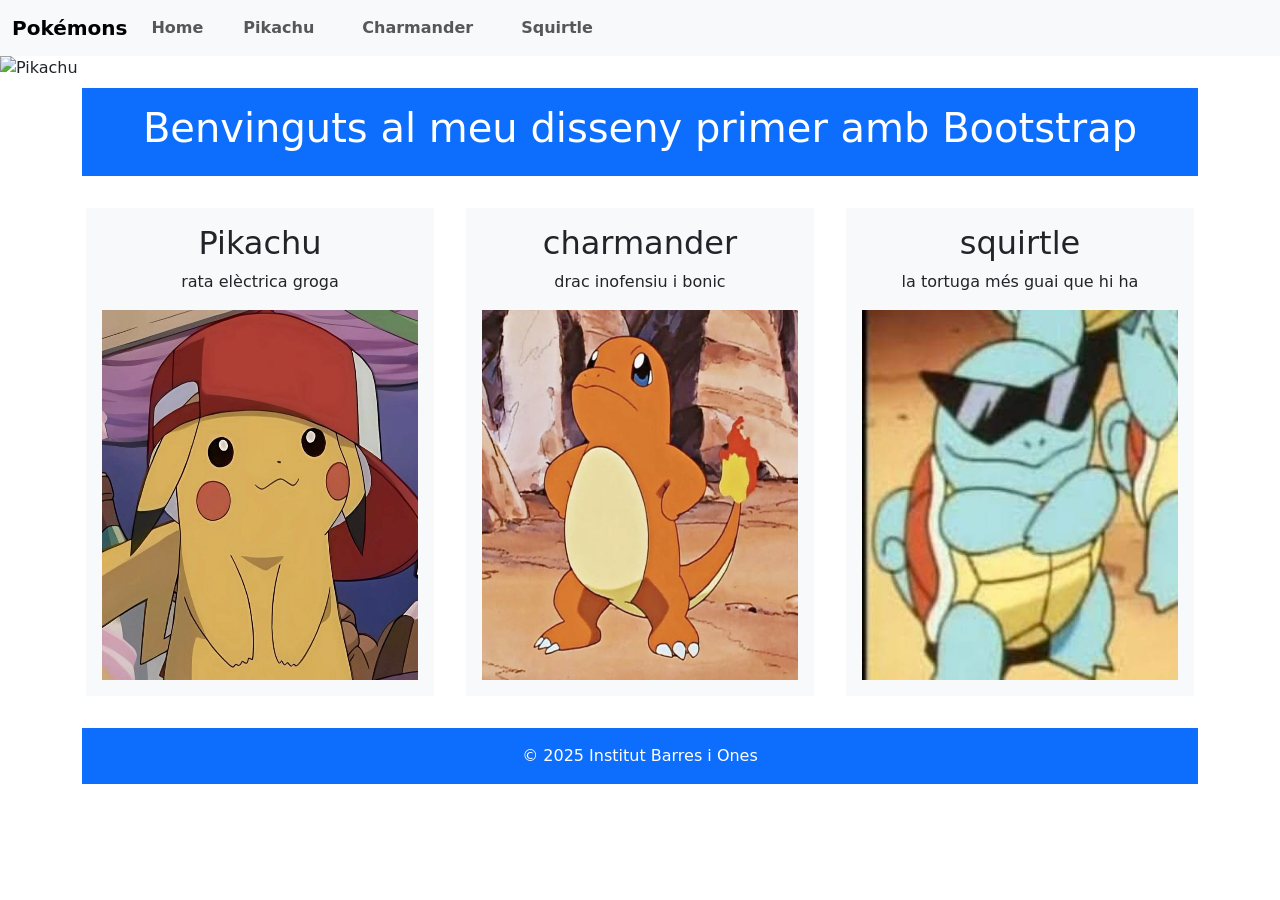
==== index.html @ 83f08b2d "He afegit NAVBAR, CARROUSEL I CARDS. Però encara he de fer-hi canvis." ====
<!doctype html>
<html lang="ca">
  <head>
    <meta charset="UTF-8" />
    <meta name="viewport" content="width=device-width, initial-scale=1.0" />
    <title>Bootstrap Grid</title>
    <link
      rel="stylesheet"
      href="https://cdn.jsdelivr.net/npm/bootstrap@5.3.8/dist/css/bootstrap.min.css"
    />
    <link rel="stylesheet" href="../2/Css/main.css">
  </head>
  <body>


<nav class="navbar navbar-expand-lg bg-body-tertiary">
  <div class="container-fluid">

    <a class="navbar-brand fw-bold" href="#">Pokémons</a>

    <button class="navbar-toggler" type="button"
      data-bs-toggle="collapse"
      data-bs-target="#navbarNav"
      aria-controls="navbarNav"
      aria-expanded="false"
      aria-label="Toggle navigation">
      <span class="navbar-toggler-icon"></span>
    </button>

    <div class="collapse navbar-collapse" id="navbarNav">
      <ul class="navbar-nav gap-3 fw-bold">

        <li class="nav-item">
          <a class="nav-link" active rounded px-3 href="#">Home</a>
        </li>

        <li class="nav-item">
          <a class="nav-link rounded px-3"
             aria-current="page"
             href="../2/pagines/Pikachu.html">Pikachu</a>
        </li>

        <li class="nav-item">
          <a class="nav-link rounded px-3"
             href="../2/pagines/Charmander.html">Charmander</a>
        </li>

        <li class="nav-item">
          <a class="nav-link rounded px-3"
             href="../2/pagines/Squirtle.html">Squirtle</a>
        </li>

      </ul>
    </div>
  </div>
</nav>

<div id="carouselExampleAutoplaying" class="carousel slide" data-bs-ride="carousel" data-bs-interval="1500">
  <div class="carousel-inner">
    

    <div class="carousel-item active">
      <img src="../2/imgs/pik-carrousel.jpg" class="d-block w-100" alt="Pikachu">
    </div>

    <div class="carousel-item">
      <img src="../2/imgs/char-banner.jpg" class="d-block w-100" alt="Charmander">
    </div>
    

    <div class="carousel-item">
      <img src="../2/imgs/squir-banner.jpg" class="d-block w-100" alt="Squirtle">
    </div>
    
  </div>

  <button class="carousel-control-prev" type="button" data-bs-target="#carouselExampleAutoplaying" data-bs-slide="prev">
    <span class="carousel-control-prev-icon" aria-hidden="true"></span>
    <span class="visually-hidden">Previous</span>
  </button>
  <button class="carousel-control-next" type="button" data-bs-target="#carouselExampleAutoplaying" data-bs-slide="next">
    <span class="carousel-control-next-icon" aria-hidden="true"></span>
    <span class="visually-hidden">Next</span>
  </button>
</div>





    <div class="container">
      <header class="bg-primary text-white text-center p-3 mt-2">
        <h1>Benvinguts al meu disseny primer amb Bootstrap</h1>
      </header>

      <main class="row my-3">
        <div class="col-12 col-md-6 col-lg-4 p-3">
          <div class="bg-light p-3 text-center h-100">
            <h2>Pikachu</h2>
            <p>rata elèctrica groga</p>
            <img
              src="imgs/pikachu.jpg"
              class="img-fluid"
              style="height: 370px"
            />
          </div>
        </div>

        <div class="col-12 col-md-6 col-lg-4 p-3">
          <div class="bg-light p-3 text-center h-100">
            <h2>charmander</h2>
            <p>drac inofensiu i bonic</p>
            <img
              src="imgs/charmander.jpg"
              class="img-fluid"
              style="height: 370px"
            />
          </div>
        </div>

        <div class="col-12 col-md-6 col-lg-4 p-3">
          <div class="bg-light p-3 text-center h-100">
            <h2>squirtle</h2>
            <p>la tortuga més guai que hi ha</p>
            <img
              src="imgs/squirtle.jpg"
              class="img-fluid"
              style="height: 370px"
            />
          </div>
        </div>
      </main>

      <footer class="bg-primary text-white text-center p-3 mb-2">
        <p class="mb-0">© 2025 Institut Barres i Ones</p>
      </footer>
    </div>

    <script
      src="https://cdn.jsdelivr.net/npm/bootstrap@5.3.8/dist/js/bootstrap.bundle.min.js"
      integrity="sha384-FKyoEForCGlyvwx9Hj09JcYn3nv7wiPVlz7YYwJrWVcXK/BmnVDxM+D2scQbITxI"
      crossorigin="anonymous"
    ></script>
  </body>
</html>
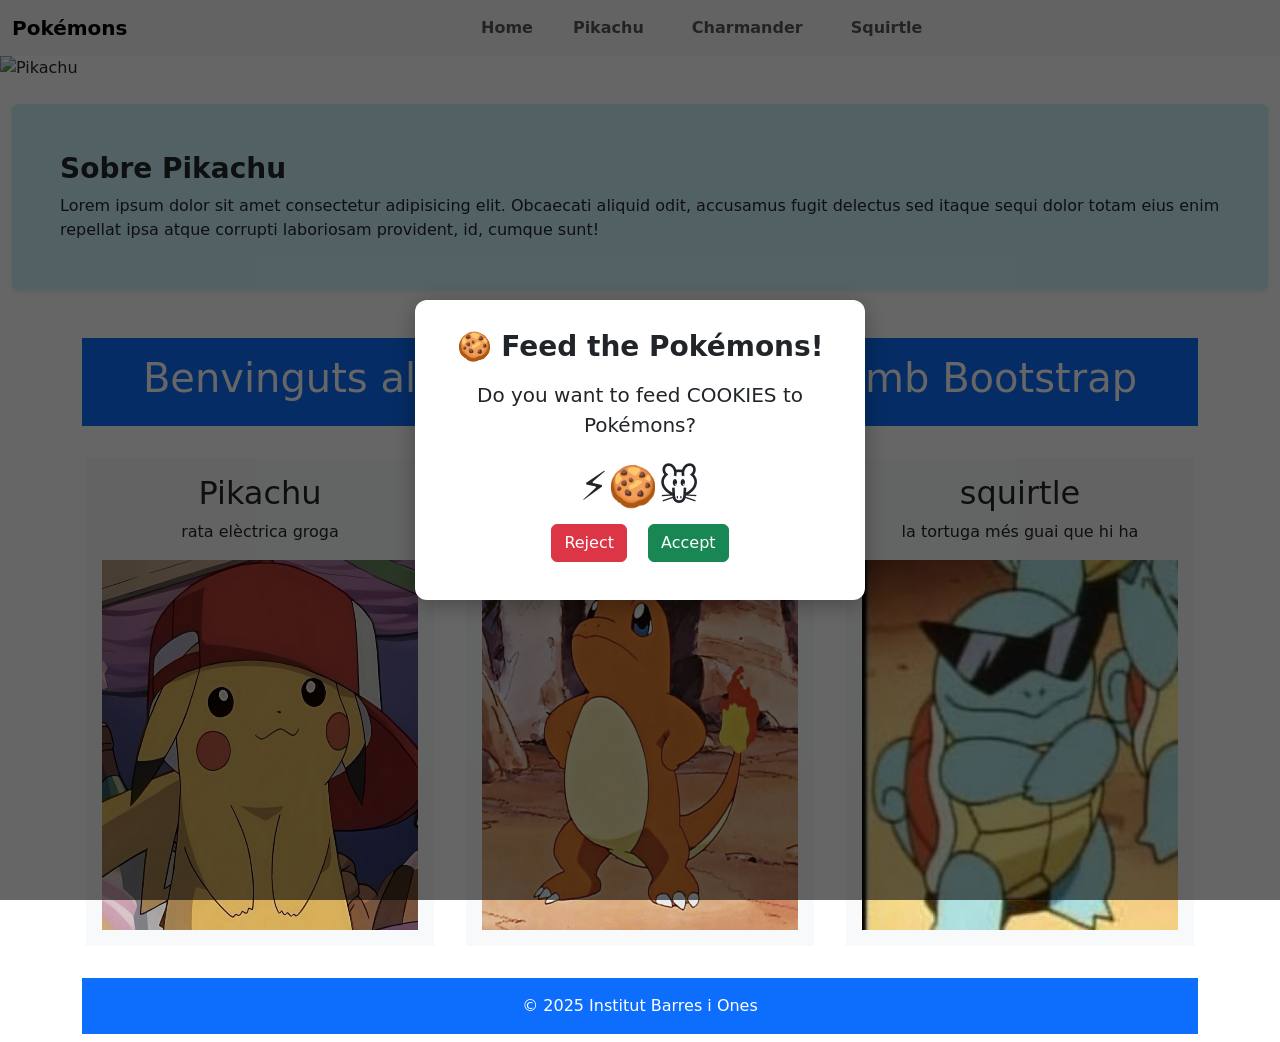
==== commit b43dd64d: "Actualitzaciónes" ====
--- a/index.html
+++ b/index.html
@@ -9,6 +9,52 @@
       href="https://cdn.jsdelivr.net/npm/bootstrap@5.3.8/dist/css/bootstrap.min.css"
     />
     <link rel="stylesheet" href="../2/Css/main.css">
+    
+<style>
+  #cookiePopup {
+    display: none;
+    position: fixed;
+    inset: 0;
+    z-index: 99999;
+    background: rgba(0, 0, 0, 0.6);
+    align-items: center;
+    justify-content: center;
+    padding: 20px;
+  }
+
+  #cookiePopup .popup-box {
+    background: white;
+    padding: 30px;
+    border-radius: 12px;
+    width: 100%;
+    max-width: 450px;
+    text-align: center;
+    box-shadow: 0 5px 25px rgba(0, 0, 0, 0.3);
+  }
+
+  #cookiePopup button {
+    margin: 8px;
+  }
+</style>
+
+<div id="cookiePopup">
+  <div class="popup-box">
+    <h3 class="fw-bold">🍪 Feed the Pokémons!</h3>
+    <p class="fs-5 mt-3">Do you want to feed COOKIES to Pokémons?</p>
+    <div class="fs-1">⚡🍪🐭</div>
+    <button type="button" class="btn btn-danger" id="rejectCookies">Reject</button>
+    <button type="button" class="btn btn-success" id="acceptCookies">Accept</button>
+  </div>
+</div>
+
+<div id="cookieResult" style="display:none; position:fixed; inset:0; z-index:100000; background:rgba(0,0,0,.6); align-items:center; justify-content:center; padding:20px;">
+  <div class="bg-white rounded-3 shadow p-5 text-center" style="width:100%; max-width:450px;">
+    <div id="resultEmoji" class="fs-1">🍪</div>
+    <h4 id="resultMessage" class="fw-bold mt-3"></h4>
+    <button type="button" class="btn btn-primary mt-3" id="closeResult">OK</button>
+  </div>
+</div>
+
   </head>
   <body>
 
@@ -27,8 +73,8 @@
       <span class="navbar-toggler-icon"></span>
     </button>
 
-    <div class="collapse navbar-collapse" id="navbarNav">
-      <ul class="navbar-nav gap-3 fw-bold">
+<div class="collapse navbar-collapse justify-content-center" id="navbarNav">
+      <ul class="navbar-nav gap-3 fw-bold mx-auto">
 
         <li class="nav-item">
           <a class="nav-link" active rounded px-3 href="#">Home</a>
@@ -84,9 +130,14 @@
   </button>
 </div>
 
-
-
-
+<div class="container-fluid mt-4 mb-5">
+  <div class="bg-info-subtle rounded-2 shadow-sm p-5 w-100">
+    <h3 class="fw-bold">Sobre Pikachu</h3>
+    <p class="mb-0">
+      Lorem ipsum dolor sit amet consectetur adipisicing elit. Obcaecati aliquid odit, accusamus fugit delectus sed itaque sequi dolor totam eius enim repellat ipsa atque corrupti laboriosam provident, id, cumque sunt!
+    </p>
+  </div>
+</div>
 
     <div class="container">
       <header class="bg-primary text-white text-center p-3 mt-2">
@@ -141,5 +192,35 @@
       integrity="sha384-FKyoEForCGlyvwx9Hj09JcYn3nv7wiPVlz7YYwJrWVcXK/BmnVDxM+D2scQbITxI"
       crossorigin="anonymous"
     ></script>
+    
+<script>
+  function showCookiePopup() {
+    document.getElementById("cookiePopup").style.display = "flex";
+    document.getElementById("cookieResult").style.display = "none";
+  }
+
+  document.getElementById("rejectCookies").addEventListener("click", function () {
+    document.getElementById("cookiePopup").style.display = "none";
+    document.getElementById("resultEmoji").textContent = "🥺🍪";
+    document.getElementById("resultMessage").textContent = "Now they will starve 😭";
+    document.getElementById("cookieResult").style.display = "flex";
+  });
+
+  document.getElementById("acceptCookies").addEventListener("click", function () {
+    document.getElementById("cookiePopup").style.display = "none";
+    document.getElementById("resultEmoji").textContent = "🎉🍪⚡";
+    document.getElementById("resultMessage").textContent = "Thank you for feeding the Pokémons! 💖";
+    document.getElementById("cookieResult").style.display = "flex";
+  });
+
+  document.getElementById("closeResult").addEventListener("click", function () {
+    document.getElementById("cookieResult").style.display = "none";
+  });
+
+  window.addEventListener("pageshow", showCookiePopup);
+</script>
+</body>
+</html>
+
   </body>
 </html>
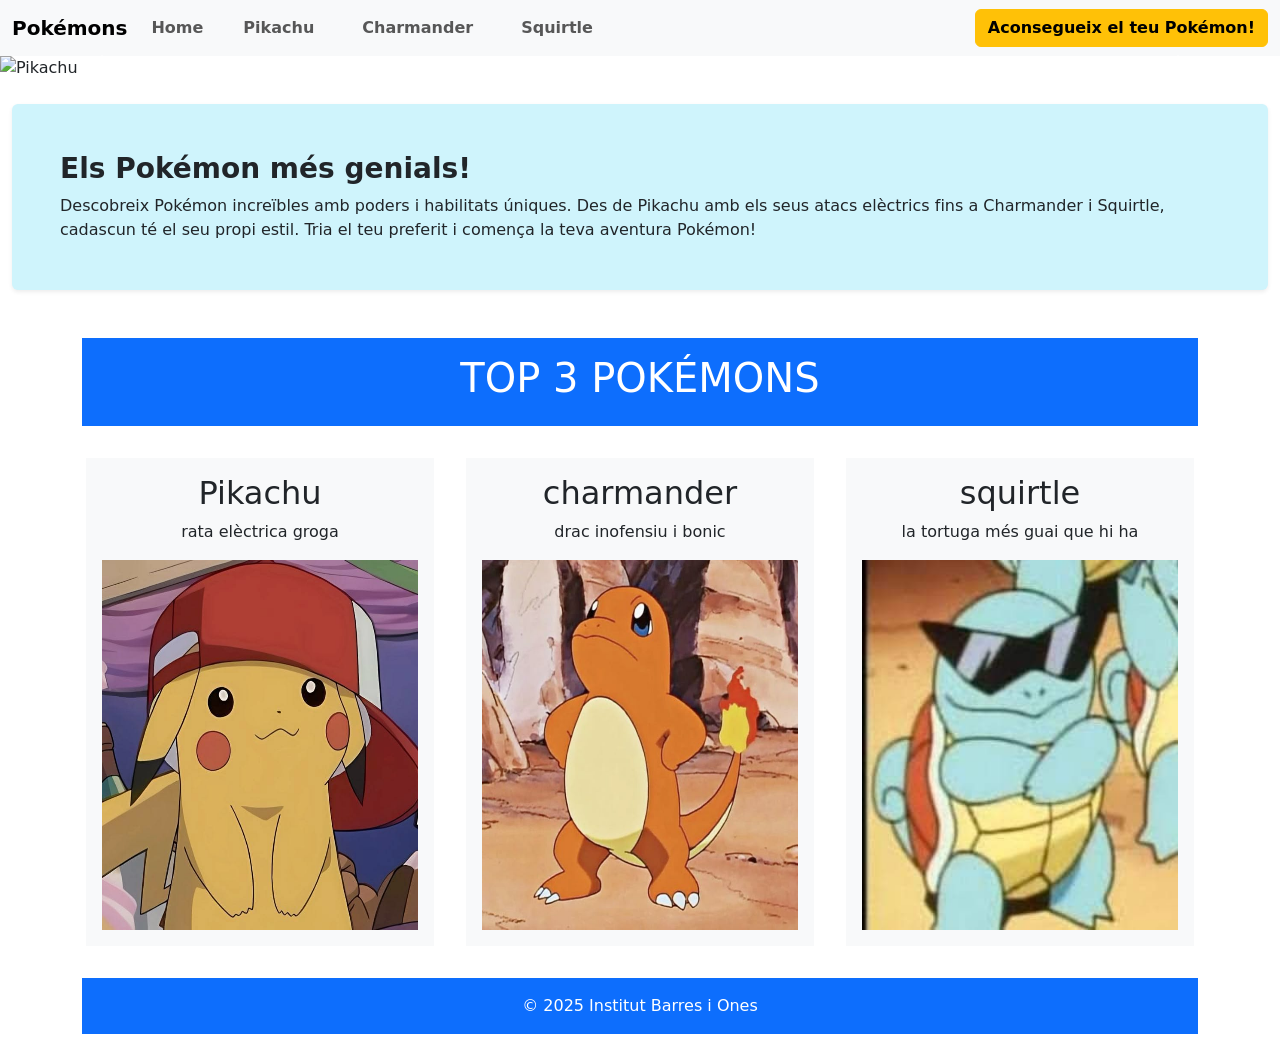
==== commit 726f62de: "Actualizacions + Formulari inical" ====
--- a/index.html
+++ b/index.html
@@ -9,52 +9,6 @@
       href="https://cdn.jsdelivr.net/npm/bootstrap@5.3.8/dist/css/bootstrap.min.css"
     />
     <link rel="stylesheet" href="../2/Css/main.css">
-    
-<style>
-  #cookiePopup {
-    display: none;
-    position: fixed;
-    inset: 0;
-    z-index: 99999;
-    background: rgba(0, 0, 0, 0.6);
-    align-items: center;
-    justify-content: center;
-    padding: 20px;
-  }
-
-  #cookiePopup .popup-box {
-    background: white;
-    padding: 30px;
-    border-radius: 12px;
-    width: 100%;
-    max-width: 450px;
-    text-align: center;
-    box-shadow: 0 5px 25px rgba(0, 0, 0, 0.3);
-  }
-
-  #cookiePopup button {
-    margin: 8px;
-  }
-</style>
-
-<div id="cookiePopup">
-  <div class="popup-box">
-    <h3 class="fw-bold">🍪 Feed the Pokémons!</h3>
-    <p class="fs-5 mt-3">Do you want to feed COOKIES to Pokémons?</p>
-    <div class="fs-1">⚡🍪🐭</div>
-    <button type="button" class="btn btn-danger" id="rejectCookies">Reject</button>
-    <button type="button" class="btn btn-success" id="acceptCookies">Accept</button>
-  </div>
-</div>
-
-<div id="cookieResult" style="display:none; position:fixed; inset:0; z-index:100000; background:rgba(0,0,0,.6); align-items:center; justify-content:center; padding:20px;">
-  <div class="bg-white rounded-3 shadow p-5 text-center" style="width:100%; max-width:450px;">
-    <div id="resultEmoji" class="fs-1">🍪</div>
-    <h4 id="resultMessage" class="fw-bold mt-3"></h4>
-    <button type="button" class="btn btn-primary mt-3" id="closeResult">OK</button>
-  </div>
-</div>
-
   </head>
   <body>
 
@@ -73,8 +27,8 @@
       <span class="navbar-toggler-icon"></span>
     </button>
 
-<div class="collapse navbar-collapse justify-content-center" id="navbarNav">
-      <ul class="navbar-nav gap-3 fw-bold mx-auto">
+    <div class="collapse navbar-collapse" id="navbarNav">
+      <ul class="navbar-nav gap-3 fw-bold">
 
         <li class="nav-item">
           <a class="nav-link" active rounded px-3 href="#">Home</a>
@@ -97,9 +51,14 @@
         </li>
 
       </ul>
+       <a href="../2/pagines/Form.html" class="btn btn-warning fw-bold ms-lg-auto mt-2 mt-lg-0">
+        Aconsegueix el teu Pokémon!
+      </a>
     </div>
   </div>
 </nav>
+
+
 
 <div id="carouselExampleAutoplaying" class="carousel slide" data-bs-ride="carousel" data-bs-interval="1500">
   <div class="carousel-inner">
@@ -132,16 +91,18 @@
 
 <div class="container-fluid mt-4 mb-5">
   <div class="bg-info-subtle rounded-2 shadow-sm p-5 w-100">
-    <h3 class="fw-bold">Sobre Pikachu</h3>
+    <h3 class="fw-bold mx-auto">Els Pokémon més genials!</h3>
     <p class="mb-0">
-      Lorem ipsum dolor sit amet consectetur adipisicing elit. Obcaecati aliquid odit, accusamus fugit delectus sed itaque sequi dolor totam eius enim repellat ipsa atque corrupti laboriosam provident, id, cumque sunt!
+Descobreix Pokémon increïbles amb poders i habilitats úniques.  
+Des de Pikachu amb els seus atacs elèctrics fins a Charmander i Squirtle, cadascun té el seu propi estil.  
+Tria el teu preferit i comença la teva aventura Pokémon!
     </p>
   </div>
 </div>
 
     <div class="container">
       <header class="bg-primary text-white text-center p-3 mt-2">
-        <h1>Benvinguts al meu disseny primer amb Bootstrap</h1>
+        <h1>TOP 3 POKÉMONS</h1>
       </header>
 
       <main class="row my-3">
@@ -192,33 +153,7 @@
       integrity="sha384-FKyoEForCGlyvwx9Hj09JcYn3nv7wiPVlz7YYwJrWVcXK/BmnVDxM+D2scQbITxI"
       crossorigin="anonymous"
     ></script>
-    
-<script>
-  function showCookiePopup() {
-    document.getElementById("cookiePopup").style.display = "flex";
-    document.getElementById("cookieResult").style.display = "none";
-  }
 
-  document.getElementById("rejectCookies").addEventListener("click", function () {
-    document.getElementById("cookiePopup").style.display = "none";
-    document.getElementById("resultEmoji").textContent = "🥺🍪";
-    document.getElementById("resultMessage").textContent = "Now they will starve 😭";
-    document.getElementById("cookieResult").style.display = "flex";
-  });
-
-  document.getElementById("acceptCookies").addEventListener("click", function () {
-    document.getElementById("cookiePopup").style.display = "none";
-    document.getElementById("resultEmoji").textContent = "🎉🍪⚡";
-    document.getElementById("resultMessage").textContent = "Thank you for feeding the Pokémons! 💖";
-    document.getElementById("cookieResult").style.display = "flex";
-  });
-
-  document.getElementById("closeResult").addEventListener("click", function () {
-    document.getElementById("cookieResult").style.display = "none";
-  });
-
-  window.addEventListener("pageshow", showCookiePopup);
-</script>
 </body>
 </html>
 
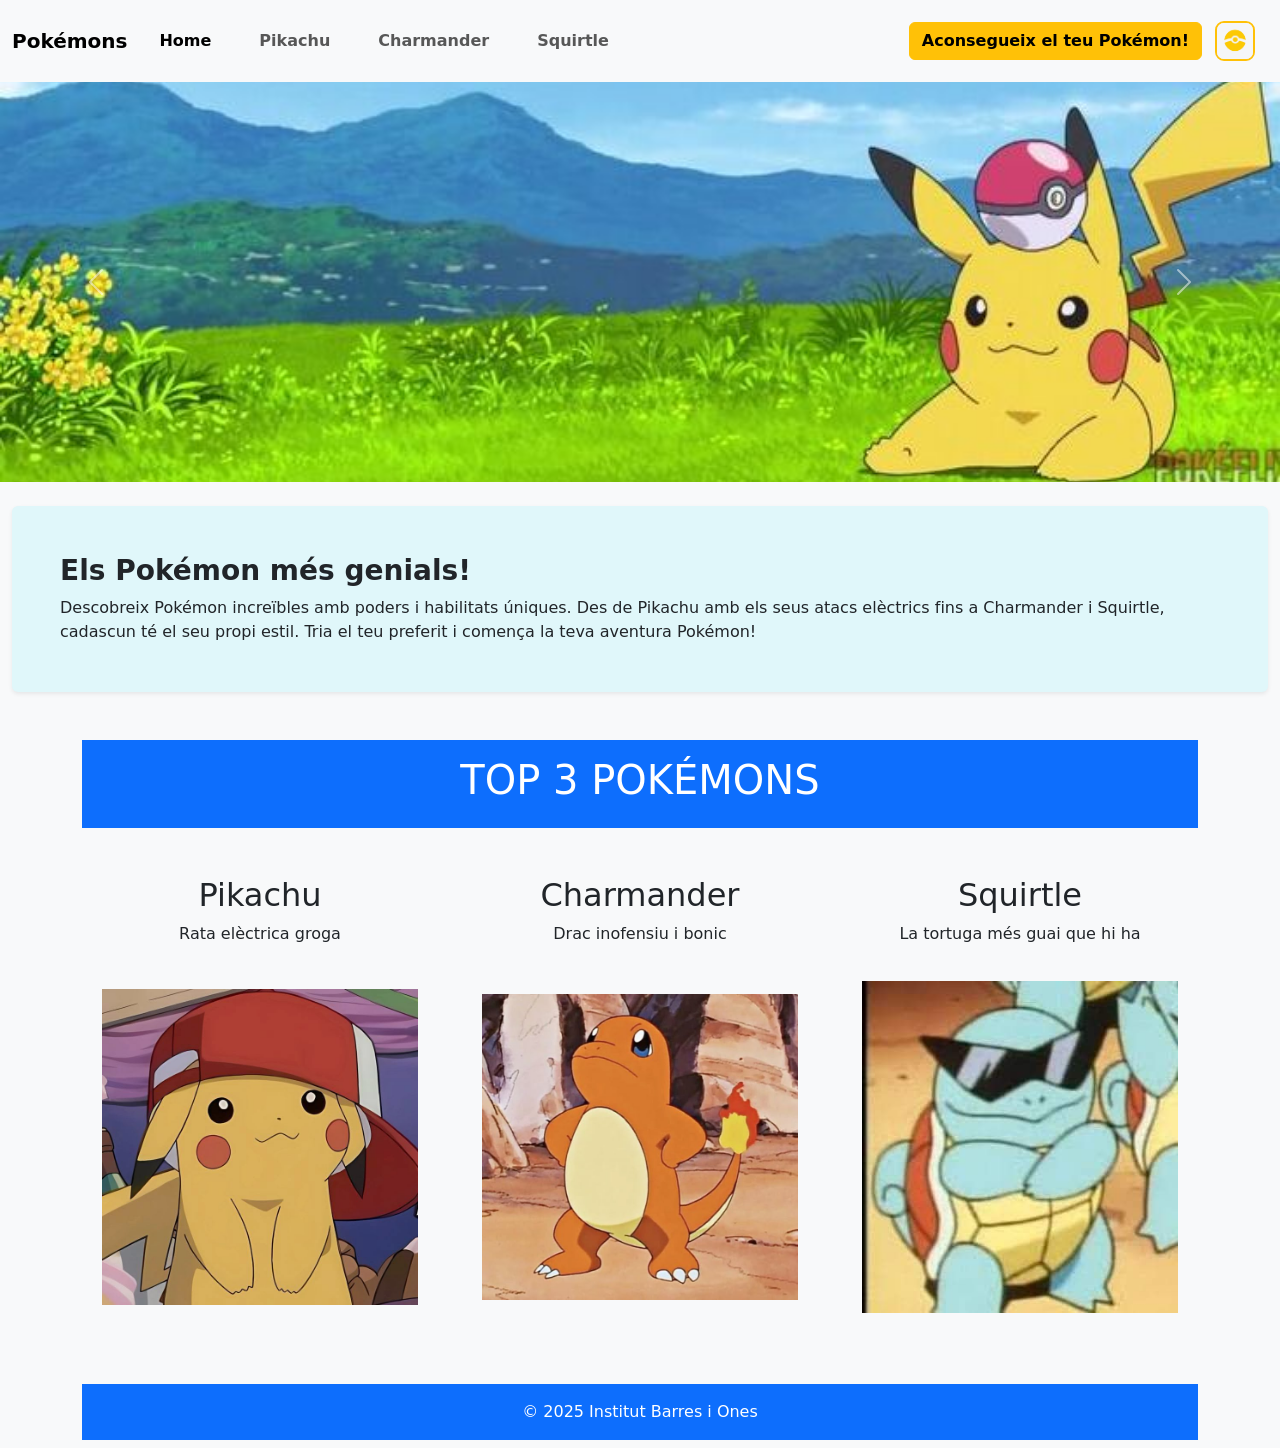
==== commit 15137865: "Actualització per treballar desde casa :3" ====
--- a/index.html
+++ b/index.html
@@ -1,161 +1,182 @@
+
 <!doctype html>
 <html lang="ca">
-  <head>
-    <meta charset="UTF-8" />
-    <meta name="viewport" content="width=device-width, initial-scale=1.0" />
+<head>
+    <meta charset="UTF-8">
+    <meta name="viewport" content="width=device-width, initial-scale=1.0">
+
     <title>Bootstrap Grid</title>
-    <link
-      rel="stylesheet"
-      href="https://cdn.jsdelivr.net/npm/bootstrap@5.3.8/dist/css/bootstrap.min.css"
-    />
-    <link rel="stylesheet" href="../2/Css/main.css">
-  </head>
-  <body>
+
+    <link rel="stylesheet" href="https://cdn.jsdelivr.net/npm/bootstrap@5.3.8/dist/css/bootstrap.min.css">
+    <link rel="stylesheet" href="Css/main.css">
+</head>
+
+<body>
 
 
 <nav class="navbar navbar-expand-lg bg-body-tertiary">
-  <div class="container-fluid">
+    <div class="container-fluid">
 
-    <a class="navbar-brand fw-bold" href="#">Pokémons</a>
+        <a class="navbar-brand fw-bold" href="index.html">Pokémons</a>
 
-    <button class="navbar-toggler" type="button"
-      data-bs-toggle="collapse"
-      data-bs-target="#navbarNav"
-      aria-controls="navbarNav"
-      aria-expanded="false"
-      aria-label="Toggle navigation">
-      <span class="navbar-toggler-icon"></span>
-    </button>
+        <button class="navbar-toggler" type="button"
+            data-bs-toggle="collapse"
+            data-bs-target="#navbarNav"
+            aria-controls="navbarNav"
+            aria-expanded="false"
+            aria-label="Toggle navigation">
 
-    <div class="collapse navbar-collapse" id="navbarNav">
-      <ul class="navbar-nav gap-3 fw-bold">
+            <span class="navbar-toggler-icon"></span>
+        </button>
 
-        <li class="nav-item">
-          <a class="nav-link" active rounded px-3 href="#">Home</a>
-        </li>
+        <div class="collapse navbar-collapse" id="navbarNav">
 
-        <li class="nav-item">
-          <a class="nav-link rounded px-3"
-             aria-current="page"
-             href="../2/pagines/Pikachu.html">Pikachu</a>
-        </li>
+            <ul class="navbar-nav gap-3 fw-bold">
 
-        <li class="nav-item">
-          <a class="nav-link rounded px-3"
-             href="../2/pagines/Charmander.html">Charmander</a>
-        </li>
+                <li class="nav-item">
+                    <a class="nav-link active rounded px-3" aria-current="page" href="index.html">Home</a>
+                </li>
 
-        <li class="nav-item">
-          <a class="nav-link rounded px-3"
-             href="../2/pagines/Squirtle.html">Squirtle</a>
-        </li>
+                <li class="nav-item">
+                    <a class="nav-link rounded px-3" href="pagines/Pikachu.html">Pikachu</a>
+                </li>
 
-      </ul>
-       <a href="../2/pagines/Form.html" class="btn btn-warning fw-bold ms-lg-auto mt-2 mt-lg-0">
-        Aconsegueix el teu Pokémon!
-      </a>
+                <li class="nav-item">
+                    <a class="nav-link rounded px-3" href="pagines/Charmander.html">Charmander</a>
+                </li>
+
+                <li class="nav-item">
+                    <a class="nav-link rounded px-3" href="pagines/Squirtle.html">Squirtle</a>
+                </li>
+
+            </ul>
+
+            <a href="pagines/Form.html" class="btn btn-warning fw-bold ms-lg-auto mt-2 mt-lg-0">
+                Aconsegueix el teu Pokémon!
+            </a>
+
+            <a href="pagines/Login.html" class="btn p-1 m-2">
+                <img src="imgs/login.jpg" alt="Log in" class="login-img">
+            </a>
+
+        </div>
     </div>
-  </div>
 </nav>
 
 
+<div id="carouselExampleAutoplaying" class="carousel slide"
+    data-bs-ride="carousel" data-bs-interval="1500">
 
-<div id="carouselExampleAutoplaying" class="carousel slide" data-bs-ride="carousel" data-bs-interval="1500">
-  <div class="carousel-inner">
-    
+    <div class="carousel-inner">
 
-    <div class="carousel-item active">
-      <img src="../2/imgs/pik-carrousel.jpg" class="d-block w-100" alt="Pikachu">
+        <div class="carousel-item active">
+            <img src="imgs/pik-carrousel.jpg" class="d-block w-100" alt="Pikachu">
+        </div>
+
+        <div class="carousel-item">
+            <img src="imgs/char-banner.jpg" class="d-block w-100" alt="Charmander">
+        </div>
+
+        <div class="carousel-item">
+            <img src="imgs/squir-banner.jpg" class="d-block w-100" alt="Squirtle">
+        </div>
+
     </div>
 
-    <div class="carousel-item">
-      <img src="../2/imgs/char-banner.jpg" class="d-block w-100" alt="Charmander">
-    </div>
-    
+    <button class="carousel-control-prev" type="button"
+        data-bs-target="#carouselExampleAutoplaying" data-bs-slide="prev">
 
-    <div class="carousel-item">
-      <img src="../2/imgs/squir-banner.jpg" class="d-block w-100" alt="Squirtle">
-    </div>
-    
-  </div>
+        <span class="carousel-control-prev-icon" aria-hidden="true"></span>
+        <span class="visually-hidden">Previous</span>
 
-  <button class="carousel-control-prev" type="button" data-bs-target="#carouselExampleAutoplaying" data-bs-slide="prev">
-    <span class="carousel-control-prev-icon" aria-hidden="true"></span>
-    <span class="visually-hidden">Previous</span>
-  </button>
-  <button class="carousel-control-next" type="button" data-bs-target="#carouselExampleAutoplaying" data-bs-slide="next">
-    <span class="carousel-control-next-icon" aria-hidden="true"></span>
-    <span class="visually-hidden">Next</span>
-  </button>
+    </button>
+
+    <button class="carousel-control-next" type="button"
+        data-bs-target="#carouselExampleAutoplaying" data-bs-slide="next">
+
+        <span class="carousel-control-next-icon" aria-hidden="true"></span>
+        <span class="visually-hidden">Next</span>
+
+    </button>
 </div>
 
+
 <div class="container-fluid mt-4 mb-5">
-  <div class="bg-info-subtle rounded-2 shadow-sm p-5 w-100">
-    <h3 class="fw-bold mx-auto">Els Pokémon més genials!</h3>
-    <p class="mb-0">
-Descobreix Pokémon increïbles amb poders i habilitats úniques.  
-Des de Pikachu amb els seus atacs elèctrics fins a Charmander i Squirtle, cadascun té el seu propi estil.  
-Tria el teu preferit i comença la teva aventura Pokémon!
-    </p>
-  </div>
+
+    <div class="pokemon-description rounded-2 shadow-sm p-5 w-100">
+
+        <h3 class="fw-bold">Els Pokémon més genials!</h3>
+
+        <p class="mb-0">
+            Descobreix Pokémon increïbles amb poders i habilitats úniques.
+            Des de Pikachu amb els seus atacs elèctrics fins a Charmander
+            i Squirtle, cadascun té el seu propi estil.
+            Tria el teu preferit i comença la teva aventura Pokémon!
+        </p>
+
+    </div>
 </div>
 
-    <div class="container">
-      <header class="bg-primary text-white text-center p-3 mt-2">
+
+<div class="container">
+
+    <header class="bg-primary text-white text-center p-3 mt-2">
         <h1>TOP 3 POKÉMONS</h1>
-      </header>
+    </header>
 
-      <main class="row my-3">
+    <main class="row my-3">
+
         <div class="col-12 col-md-6 col-lg-4 p-3">
-          <div class="bg-light p-3 text-center h-100">
-            <h2>Pikachu</h2>
-            <p>rata elèctrica groga</p>
-            <img
-              src="imgs/pikachu.jpg"
-              class="img-fluid"
-              style="height: 370px"
-            />
-          </div>
+
+            <div class="bg-light p-3 text-center h-100">
+
+                <h2>Pikachu</h2>
+                <p>Rata elèctrica groga</p>
+
+                <img src="imgs/pikachu.jpg" class="img-fluid pokemon-img" alt="Pikachu">
+
+            </div>
         </div>
 
+
         <div class="col-12 col-md-6 col-lg-4 p-3">
-          <div class="bg-light p-3 text-center h-100">
-            <h2>charmander</h2>
-            <p>drac inofensiu i bonic</p>
-            <img
-              src="imgs/charmander.jpg"
-              class="img-fluid"
-              style="height: 370px"
-            />
-          </div>
+
+            <div class="bg-light p-3 text-center h-100">
+
+                <h2>Charmander</h2>
+                <p>Drac inofensiu i bonic</p>
+
+                <img src="imgs/charmander.jpg" class="img-fluid pokemon-img" alt="Charmander">
+
+            </div>
         </div>
 
+
         <div class="col-12 col-md-6 col-lg-4 p-3">
-          <div class="bg-light p-3 text-center h-100">
-            <h2>squirtle</h2>
-            <p>la tortuga més guai que hi ha</p>
-            <img
-              src="imgs/squirtle.jpg"
-              class="img-fluid"
-              style="height: 370px"
-            />
-          </div>
+
+            <div class="bg-light p-3 text-center h-100">
+
+                <h2>Squirtle</h2>
+                <p>La tortuga més guai que hi ha</p>
+
+                <img src="imgs/squirtle.jpg" class="img-fluid pokemon-img" alt="Squirtle">
+
+            </div>
         </div>
-      </main>
 
-      <footer class="bg-primary text-white text-center p-3 mb-2">
+    </main>
+
+
+    <footer class="bg-primary text-white text-center p-3 mb-2">
+
         <p class="mb-0">© 2025 Institut Barres i Ones</p>
-      </footer>
-    </div>
 
-    <script
-      src="https://cdn.jsdelivr.net/npm/bootstrap@5.3.8/dist/js/bootstrap.bundle.min.js"
-      integrity="sha384-FKyoEForCGlyvwx9Hj09JcYn3nv7wiPVlz7YYwJrWVcXK/BmnVDxM+D2scQbITxI"
-      crossorigin="anonymous"
-    ></script>
+    </footer>
+
+</div>
+
+
+<script src="https://cdn.jsdelivr.net/npm/bootstrap@5.3.8/dist/js/bootstrap.bundle.min.js"></script>
 
 </body>
 </html>
-
-  </body>
-</html>
--- a/Css/main.css
+++ b/Css/main.css
@@ -0,0 +1,84 @@
+
+/* GENERAL */
+body {
+    background-color: #f8f9fa;
+}
+
+/* NAVBAR */
+.navbar .nav-link {
+    border-radius: 8px;
+    padding-left: 12px;
+    padding-right: 12px;
+}
+
+.navbar .nav-link:hover {
+    background-color: #cff4fc;
+}
+
+/* LOGIN IMAGE */
+.login-img {
+    max-height: 40px;
+    object-fit: contain;
+    border: 2px solid #ffc107;
+    border-radius: 9px;
+}
+
+/* HOMEPAGE CAROUSEL */
+.carousel img {
+    width: 100%;
+    height: 400px;
+    object-fit: cover;
+}
+
+/* HOMEPAGE DESCRIPTION */
+.pokemon-description {
+    background-color: #e0f7fa;
+}
+
+/* TOP 3 POKEMON */
+.pokemon-img {
+    height: 370px;
+    width: 100%;
+    object-fit: contain;
+}
+
+/* POKEMON DETAIL CARDS */
+.pokemon-detail-img {
+    max-height: 320px;
+    width: 100%;
+    object-fit: contain;
+}
+
+/* FOOTER */
+footer {
+    margin-top: 20px;
+}
+
+/* SMALL SCREENS */
+@media (max-width: 576px) {
+    .carousel img {
+        height: 220px;
+    }
+
+    .pokemon-img {
+        height: 280px;
+    }
+}
+
+
+/* FORM PAGE */
+.form-page {
+    background-color: #eaf4ff;
+}
+
+.pokemon-container {
+    background-color: #102b50;
+    color: white;
+    max-width: 550px;
+    border-radius: 18px;
+}
+
+.pokemon-container .form-control,
+.pokemon-container .form-select {
+    padding: 12px;
+}
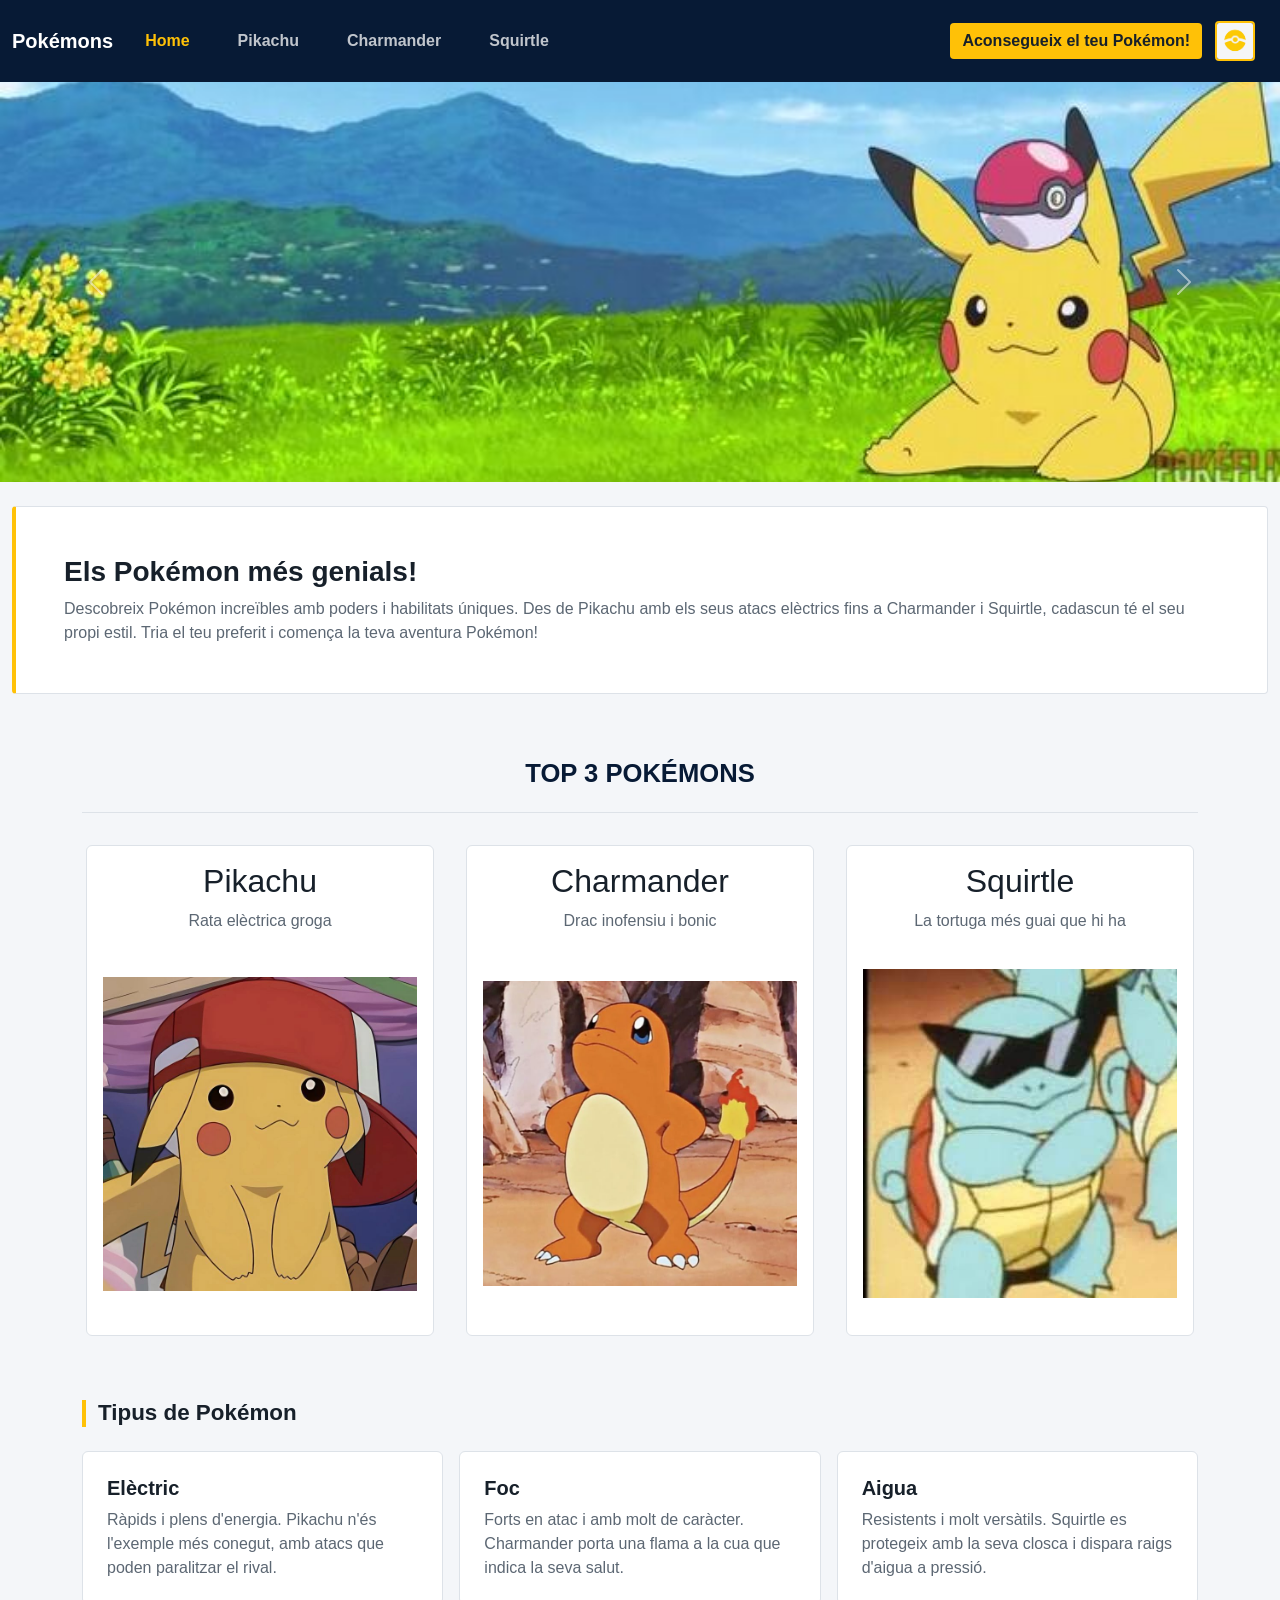
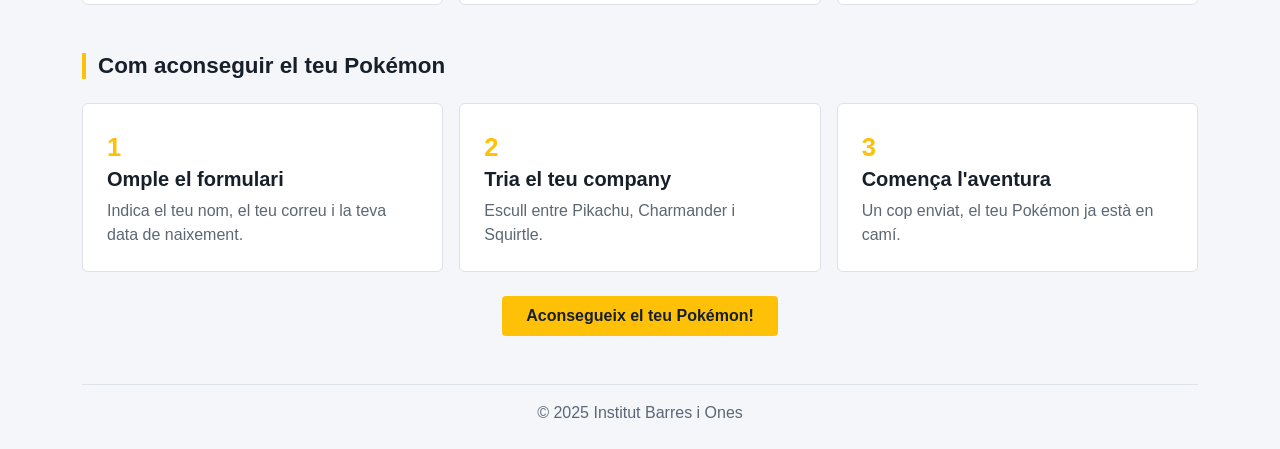
==== commit 64ddb13d: "alçat de disseny - IA" ====
--- a/index.html
+++ b/index.html
@@ -1,4 +1,3 @@
-
 <!doctype html>
 <html lang="ca">
 <head>
@@ -167,6 +166,88 @@
     </main>
 
 
+    <section class="my-5">
+
+        <h2 class="section-title mb-4">Tipus de Pokémon</h2>
+
+        <div class="row g-3">
+
+            <div class="col-12 col-md-4">
+                <div class="info-box p-4 h-100">
+                    <h5 class="fw-bold">Elèctric</h5>
+                    <p class="mb-0">
+                        Ràpids i plens d'energia. Pikachu n'és l'exemple més conegut,
+                        amb atacs que poden paralitzar el rival.
+                    </p>
+                </div>
+            </div>
+
+            <div class="col-12 col-md-4">
+                <div class="info-box p-4 h-100">
+                    <h5 class="fw-bold">Foc</h5>
+                    <p class="mb-0">
+                        Forts en atac i amb molt de caràcter. Charmander porta una
+                        flama a la cua que indica la seva salut.
+                    </p>
+                </div>
+            </div>
+
+            <div class="col-12 col-md-4">
+                <div class="info-box p-4 h-100">
+                    <h5 class="fw-bold">Aigua</h5>
+                    <p class="mb-0">
+                        Resistents i molt versàtils. Squirtle es protegeix amb la seva
+                        closca i dispara raigs d'aigua a pressió.
+                    </p>
+                </div>
+            </div>
+
+        </div>
+
+    </section>
+
+
+    <section class="my-5">
+
+        <h2 class="section-title mb-4">Com aconseguir el teu Pokémon</h2>
+
+        <div class="row g-3">
+
+            <div class="col-12 col-md-4">
+                <div class="info-box p-4 h-100">
+                    <div class="step-number">1</div>
+                    <h5 class="fw-bold">Omple el formulari</h5>
+                    <p class="mb-0">Indica el teu nom, el teu correu i la teva data de naixement.</p>
+                </div>
+            </div>
+
+            <div class="col-12 col-md-4">
+                <div class="info-box p-4 h-100">
+                    <div class="step-number">2</div>
+                    <h5 class="fw-bold">Tria el teu company</h5>
+                    <p class="mb-0">Escull entre Pikachu, Charmander i Squirtle.</p>
+                </div>
+            </div>
+
+            <div class="col-12 col-md-4">
+                <div class="info-box p-4 h-100">
+                    <div class="step-number">3</div>
+                    <h5 class="fw-bold">Comença l'aventura</h5>
+                    <p class="mb-0">Un cop enviat, el teu Pokémon ja està en camí.</p>
+                </div>
+            </div>
+
+        </div>
+
+        <div class="text-center mt-4">
+            <a href="pagines/Form.html" class="btn btn-warning fw-bold px-4 py-2">
+                Aconsegueix el teu Pokémon!
+            </a>
+        </div>
+
+    </section>
+
+
     <footer class="bg-primary text-white text-center p-3 mb-2">
 
         <p class="mb-0">© 2025 Institut Barres i Ones</p>
@@ -179,4 +260,4 @@
 <script src="https://cdn.jsdelivr.net/npm/bootstrap@5.3.8/dist/js/bootstrap.bundle.min.js"></script>
 
 </body>
-</html>
+</html>
--- a/Css/main.css
+++ b/Css/main.css
@@ -1,72 +1,161 @@
-
-/* GENERAL */
-body {
-    background-color: #f8f9fa;
+:root {
+    --bg: #f4f6f9;
+    --nav: #071a35;
+    --line: #dde2e8;
+    --accent: #ffc107;
+    --text: #17202a;
+    --muted: #5c6773;
 }
 
-/* NAVBAR */
-.navbar .nav-link {
-    border-radius: 8px;
+body:not(.form-page) {
+    background-color: var(--bg);
+    color: var(--text);
+    font-family: Arial, sans-serif;
+}
+
+body:not(.form-page) .navbar {
+    background-color: var(--nav) !important;
+    --bs-navbar-color: rgba(255, 255, 255, 0.75);
+    --bs-navbar-hover-color: var(--accent);
+    --bs-navbar-active-color: var(--accent);
+    --bs-navbar-brand-color: white;
+    --bs-navbar-brand-hover-color: var(--accent);
+    --bs-navbar-toggler-border-color: rgba(255, 255, 255, 0.3);
+}
+
+body:not(.form-page) .navbar-toggler-icon {
+    filter: invert(1);
+}
+
+body:not(.form-page) .navbar .nav-link {
+    border-radius: 4px;
     padding-left: 12px;
     padding-right: 12px;
 }
 
-.navbar .nav-link:hover {
-    background-color: #cff4fc;
+body:not(.form-page) .navbar .nav-link:hover {
+    background-color: rgba(255, 255, 255, 0.08);
 }
 
-/* LOGIN IMAGE */
+body:not(.form-page) .btn-warning {
+    background-color: var(--accent);
+    border: none;
+    color: var(--text);
+    border-radius: 4px;
+}
+
+body:not(.form-page) .btn-warning:hover {
+    background-color: #e0a800;
+}
+
 .login-img {
     max-height: 40px;
     object-fit: contain;
-    border: 2px solid #ffc107;
-    border-radius: 9px;
+    border: 2px solid var(--accent);
+    border-radius: 4px;
 }
 
-/* HOMEPAGE CAROUSEL */
 .carousel img {
     width: 100%;
     height: 400px;
     object-fit: cover;
 }
 
-/* HOMEPAGE DESCRIPTION */
 .pokemon-description {
-    background-color: #e0f7fa;
+    background-color: white !important;
+    border: 1px solid var(--line);
+    border-left: 4px solid var(--accent);
+    border-radius: 4px !important;
+    box-shadow: none !important;
 }
 
-/* TOP 3 POKEMON */
+.pokemon-description p {
+    color: var(--muted);
+}
+
+header.bg-primary {
+    background-color: transparent !important;
+    border-bottom: 1px solid var(--line);
+}
+
+header.text-white {
+    color: var(--nav) !important;
+}
+
+header h1 {
+    font-size: 1.6rem;
+    font-weight: 700;
+}
+
+main .bg-light {
+    background-color: white !important;
+    border: 1px solid var(--line);
+    border-radius: 6px;
+}
+
+main .bg-light:hover {
+    border-color: var(--accent);
+}
+
+main .bg-light p {
+    color: var(--muted);
+}
+
 .pokemon-img {
     height: 370px;
     width: 100%;
     object-fit: contain;
 }
 
-/* POKEMON DETAIL CARDS */
+.section-title {
+    font-size: 1.4rem;
+    font-weight: 700;
+    border-left: 4px solid var(--accent);
+    padding-left: 12px;
+}
+
+.info-box {
+    background-color: white;
+    border: 1px solid var(--line);
+    border-radius: 6px;
+}
+
+.info-box p {
+    color: var(--muted);
+}
+
+.step-number {
+    font-size: 1.6rem;
+    font-weight: 700;
+    color: var(--accent);
+}
+
+.card {
+    --bs-card-bg: white;
+    --bs-card-border-color: var(--line);
+    border-radius: 6px;
+    box-shadow: none !important;
+}
+
 .pokemon-detail-img {
     max-height: 320px;
     width: 100%;
     object-fit: contain;
 }
 
-/* FOOTER */
 footer {
     margin-top: 20px;
+    border-top: 1px solid var(--line);
 }
 
-/* SMALL SCREENS */
-@media (max-width: 576px) {
-    .carousel img {
-        height: 220px;
-    }
-
-    .pokemon-img {
-        height: 280px;
-    }
+footer.bg-primary {
+    background-color: transparent !important;
 }
 
+footer.text-white {
+    color: var(--muted) !important;
+}
 
-/* FORM PAGE */
 .form-page {
     background-color: #eaf4ff;
 }
@@ -82,3 +171,29 @@
 .pokemon-container .form-select {
     padding: 12px;
 }
+
+.form-section-title {
+    color: #f5c542;
+    font-weight: 700;
+    border-left: 4px solid #f5c542;
+    padding-left: 12px;
+}
+
+.form-page .navbar {
+    background: #101b35;
+    border-bottom: 1px solid rgba(255, 255, 255, 0.1);
+}
+
+.form-page footer {
+    background: #101b35;
+}
+
+@media (max-width: 576px) {
+    .carousel img {
+        height: 220px;
+    }
+
+    .pokemon-img {
+        height: 280px;
+    }
+}
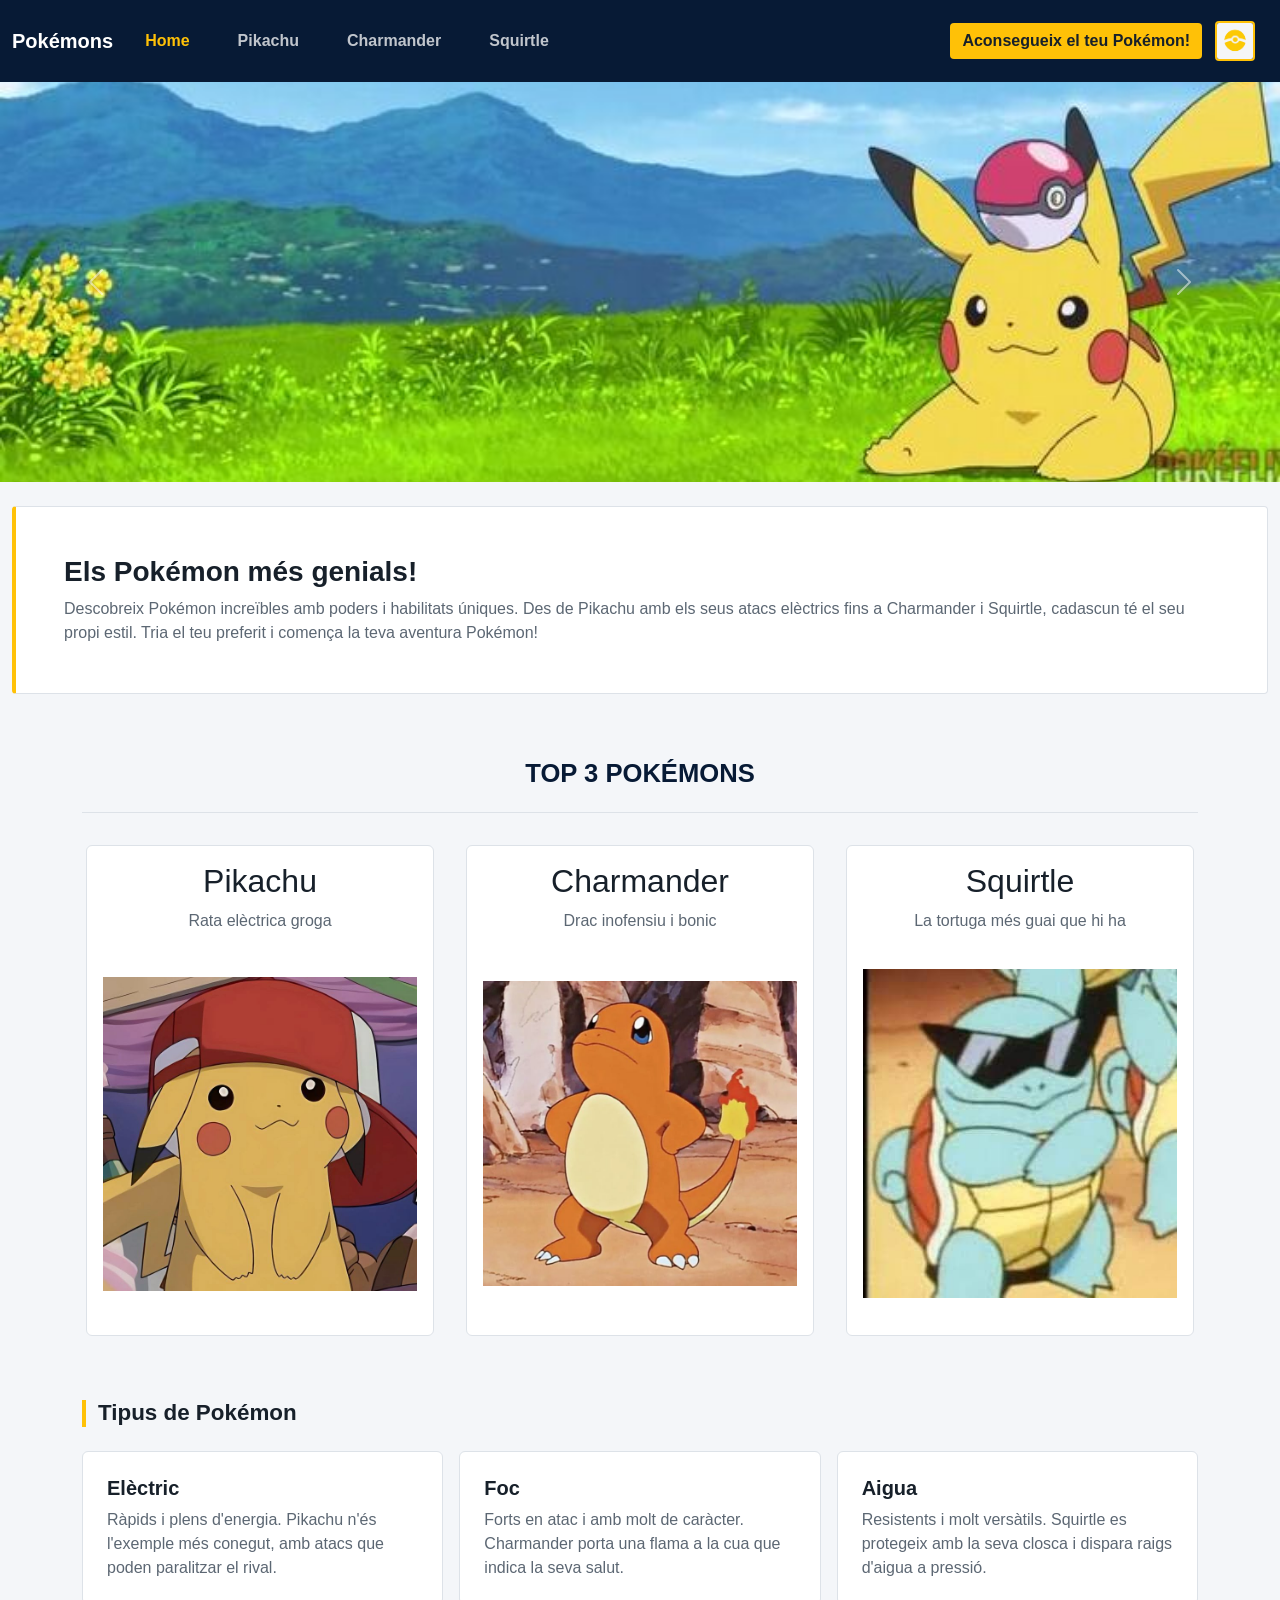
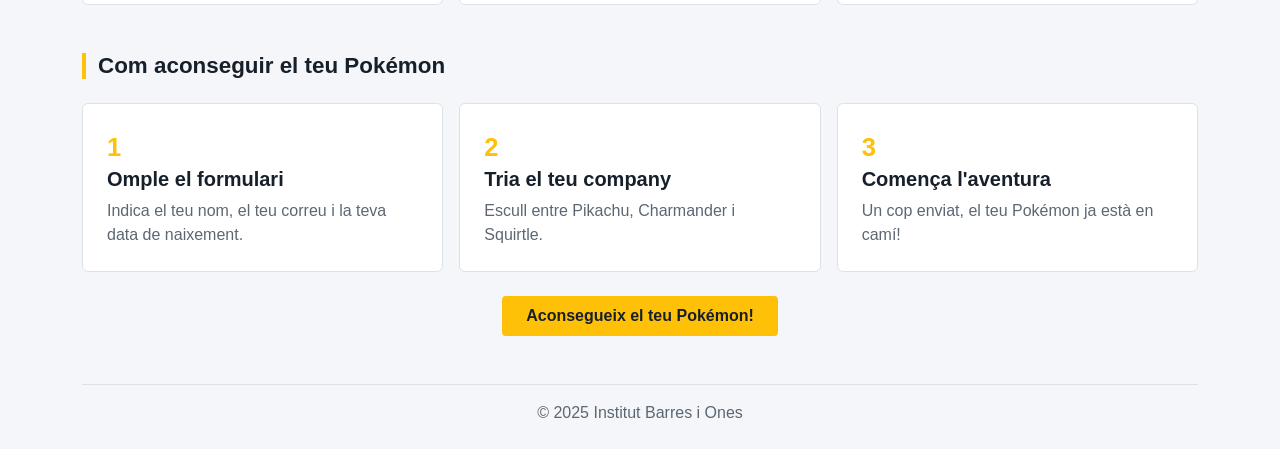
==== commit 63c8591b: "provant coses//" ====
--- a/index.html
+++ b/index.html
@@ -233,7 +233,7 @@
                 <div class="info-box p-4 h-100">
                     <div class="step-number">3</div>
                     <h5 class="fw-bold">Comença l'aventura</h5>
-                    <p class="mb-0">Un cop enviat, el teu Pokémon ja està en camí.</p>
+                    <p class="mb-0">Un cop enviat, el teu Pokémon ja està en camí!</p>
                 </div>
             </div>
 
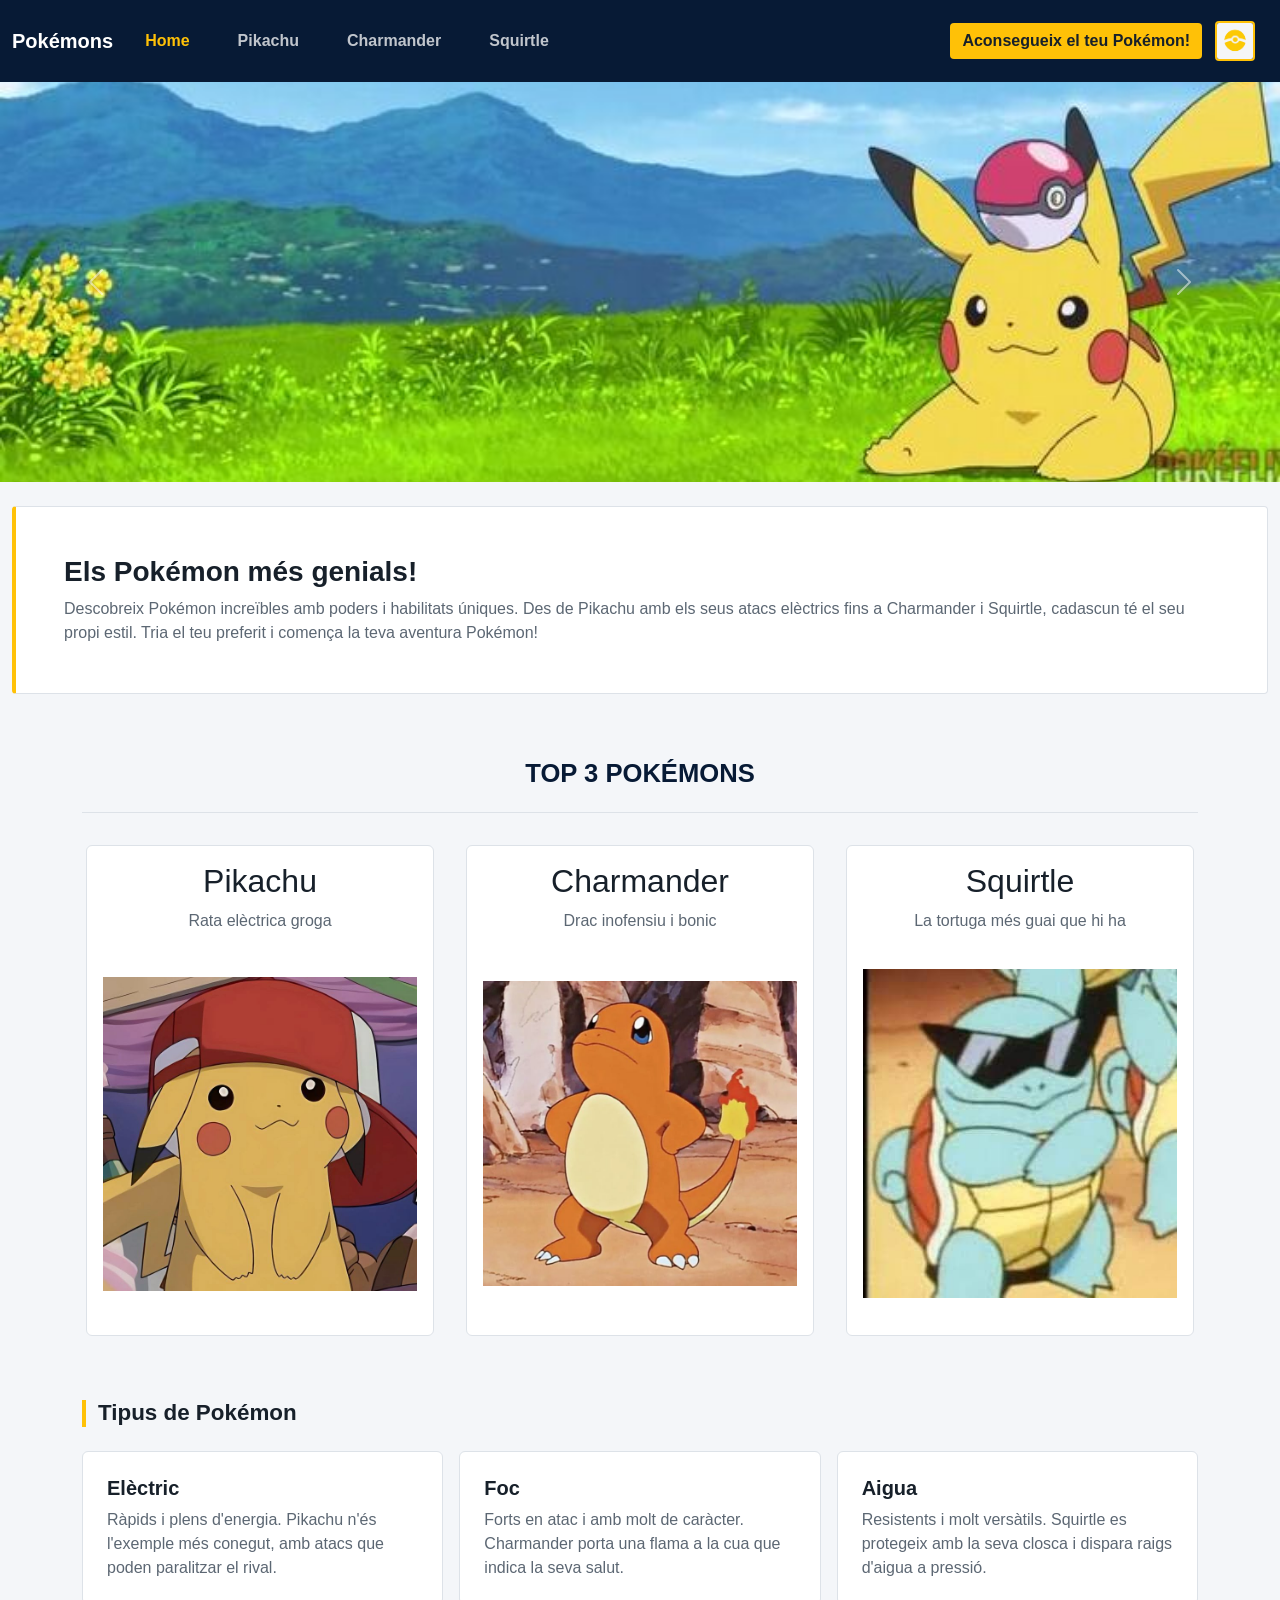
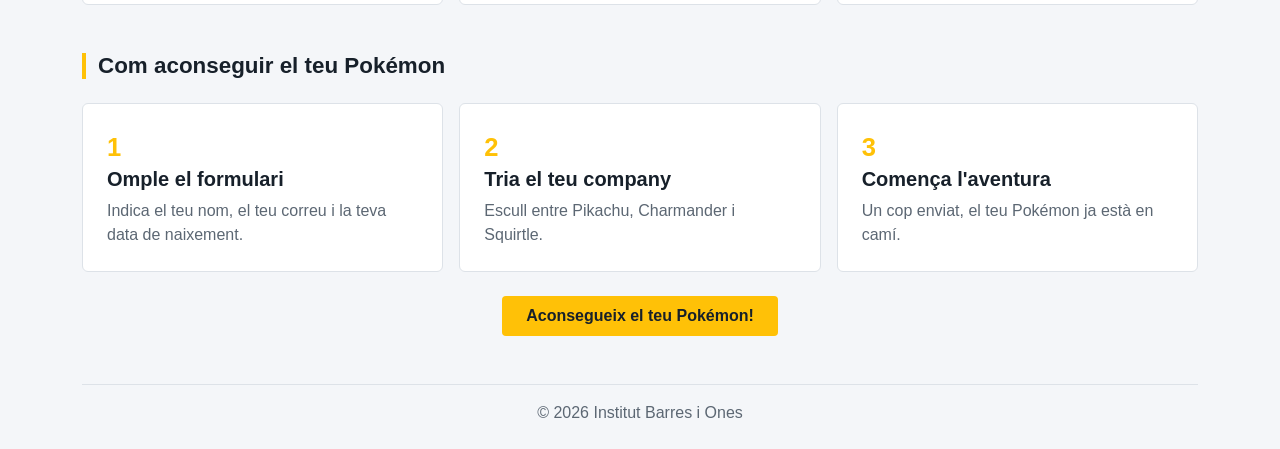
==== commit 91de2f86: "Millores - final" ====
--- a/index.html
+++ b/index.html
@@ -4,14 +4,13 @@
     <meta charset="UTF-8">
     <meta name="viewport" content="width=device-width, initial-scale=1.0">
 
-    <title>Bootstrap Grid</title>
+    <title>Pokémons</title>
 
     <link rel="stylesheet" href="https://cdn.jsdelivr.net/npm/bootstrap@5.3.8/dist/css/bootstrap.min.css">
     <link rel="stylesheet" href="Css/main.css">
 </head>
 
 <body>
-
 
 <nav class="navbar navbar-expand-lg bg-body-tertiary">
     <div class="container-fluid">
@@ -62,9 +61,8 @@
     </div>
 </nav>
 
-
 <div id="carouselExampleAutoplaying" class="carousel slide"
-    data-bs-ride="carousel" data-bs-interval="1500">
+    data-bs-ride="carousel" data-bs-interval="3000">
 
     <div class="carousel-inner">
 
@@ -98,7 +96,6 @@
 
     </button>
 </div>
-
 
 <div class="container-fluid mt-4 mb-5">
 
@@ -116,7 +113,6 @@
     </div>
 </div>
 
-
 <div class="container">
 
     <header class="bg-primary text-white text-center p-3 mt-2">
@@ -137,7 +133,6 @@
             </div>
         </div>
 
-
         <div class="col-12 col-md-6 col-lg-4 p-3">
 
             <div class="bg-light p-3 text-center h-100">
@@ -150,7 +145,6 @@
             </div>
         </div>
 
-
         <div class="col-12 col-md-6 col-lg-4 p-3">
 
             <div class="bg-light p-3 text-center h-100">
@@ -164,7 +158,6 @@
         </div>
 
     </main>
-
 
     <section class="my-5">
 
@@ -206,7 +199,6 @@
 
     </section>
 
-
     <section class="my-5">
 
         <h2 class="section-title mb-4">Com aconseguir el teu Pokémon</h2>
@@ -233,7 +225,7 @@
                 <div class="info-box p-4 h-100">
                     <div class="step-number">3</div>
                     <h5 class="fw-bold">Comença l'aventura</h5>
-                    <p class="mb-0">Un cop enviat, el teu Pokémon ja està en camí!</p>
+                    <p class="mb-0">Un cop enviat, el teu Pokémon ja està en camí.</p>
                 </div>
             </div>
 
@@ -247,15 +239,13 @@
 
     </section>
 
-
     <footer class="bg-primary text-white text-center p-3 mb-2">
 
-        <p class="mb-0">© 2025 Institut Barres i Ones</p>
+        <p class="mb-0">© 2026 Institut Barres i Ones</p>
 
     </footer>
 
 </div>
-
 
 <script src="https://cdn.jsdelivr.net/npm/bootstrap@5.3.8/dist/js/bootstrap.bundle.min.js"></script>
 
